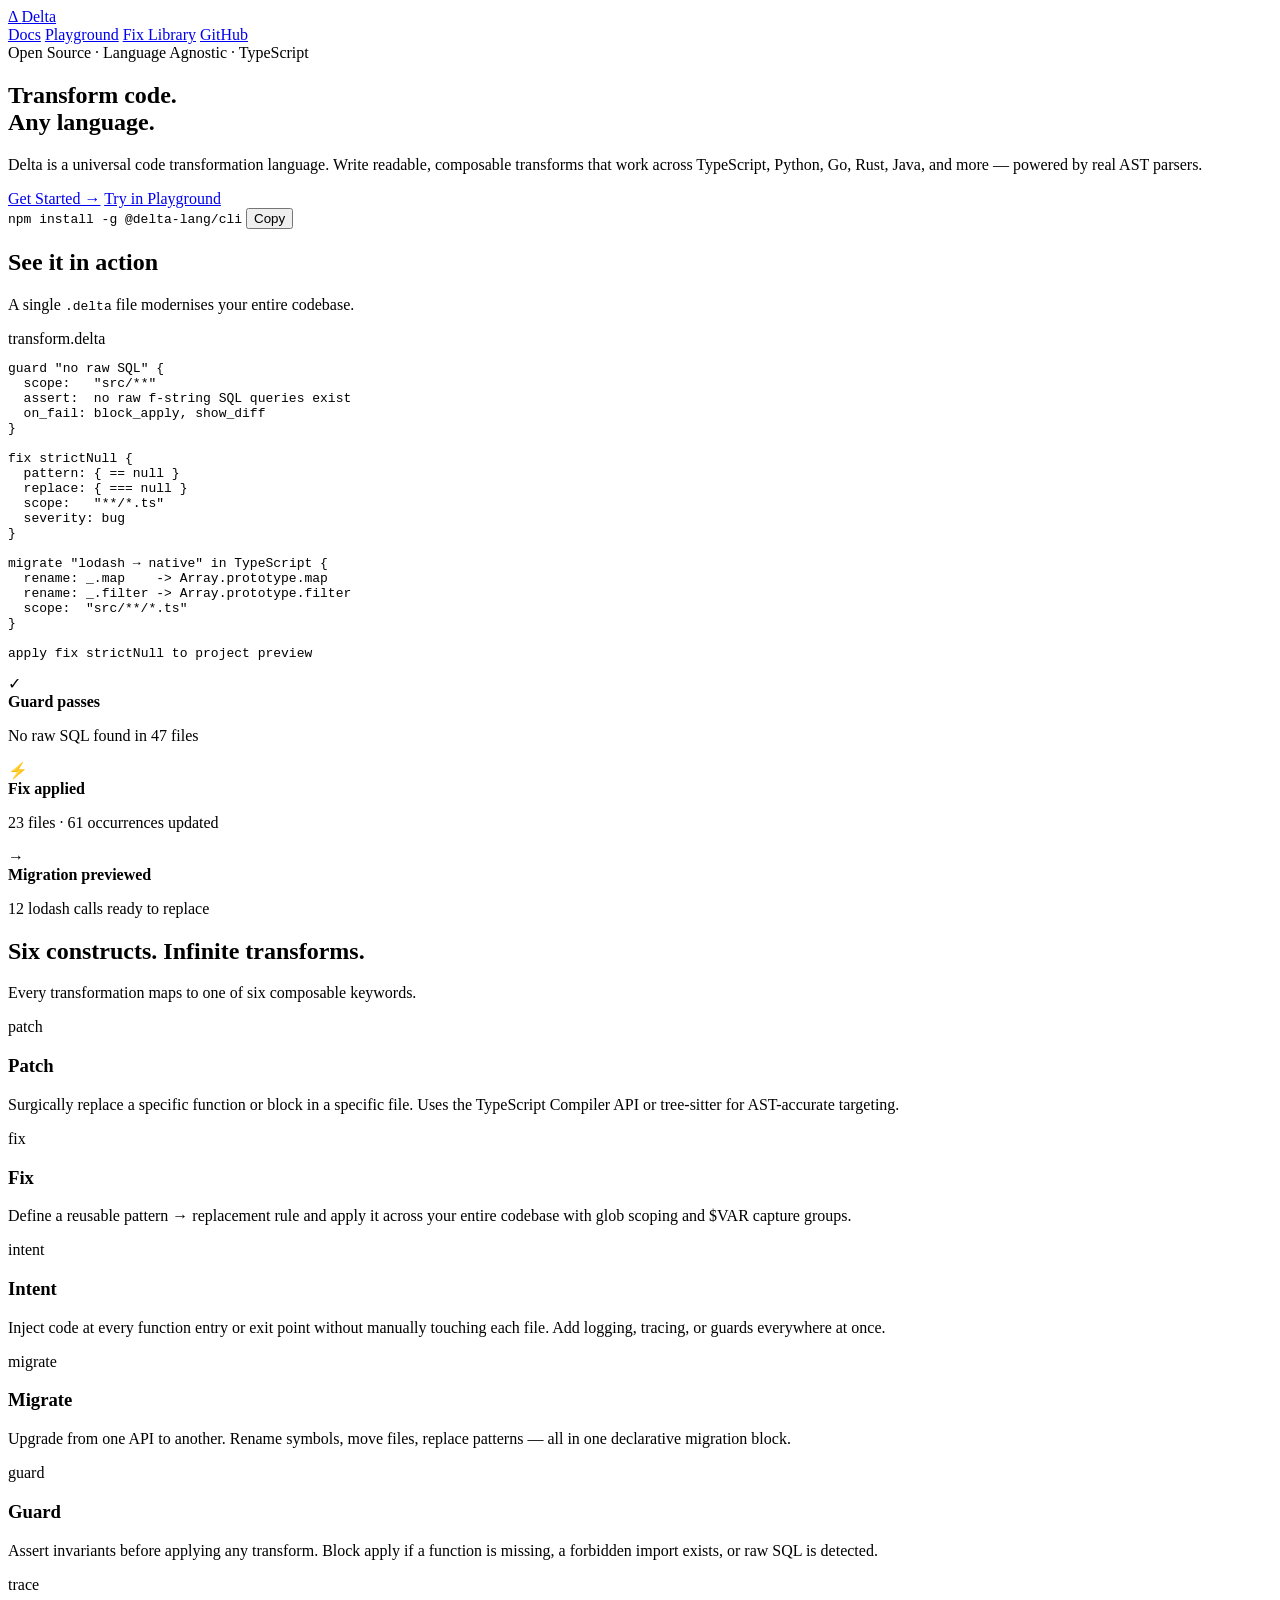
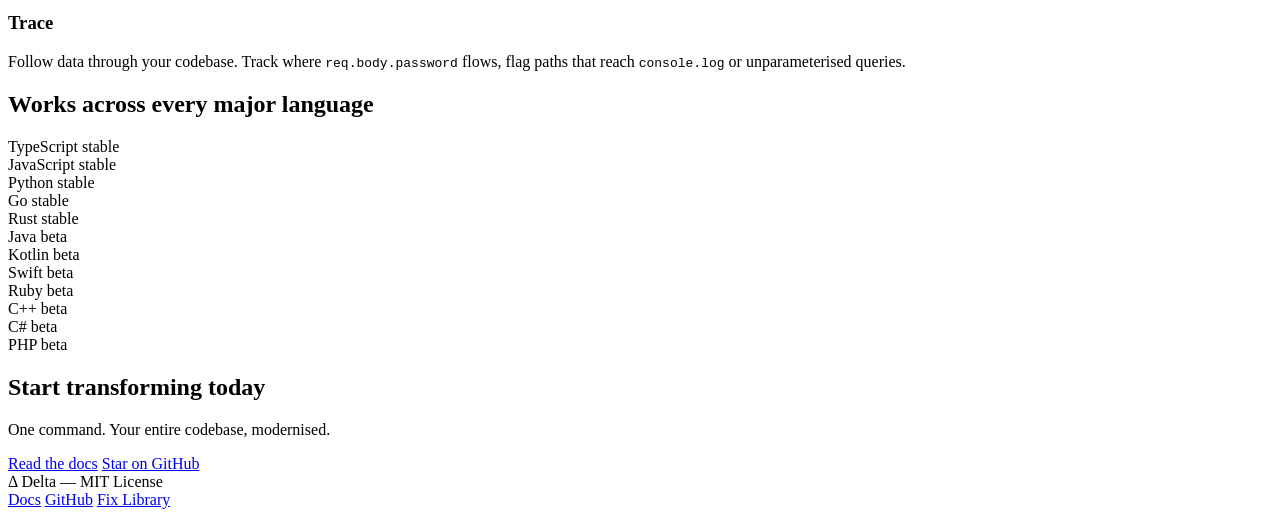
==== index.html @ 016d22dd "feat: add marketing homepage" ====
<!DOCTYPE html>
<html lang="en">
<head>
  <meta charset="UTF-8" />
  <meta name="viewport" content="width=device-width, initial-scale=1.0" />
  <title>Delta (Δ) — Universal Code Transformation Language</title>
  <meta name="description" content="Delta is a language-agnostic code transformation language. Patch, fix, migrate, and guard your codebase with readable, composable transforms." />
  <meta property="og:title" content="Delta — Universal Code Transformation Language" />
  <meta property="og:description" content="Patch, fix, migrate, and guard your codebase with readable, composable transforms." />
  <meta property="og:url" content="https://delta-lang.dev" />
  <link rel="preconnect" href="https://fonts.googleapis.com" />
  <link href="https://fonts.googleapis.com/css2?family=Inter:wght@400;500;600;700&family=JetBrains+Mono:wght@400;500&display=swap" rel="stylesheet" />
  <link rel="stylesheet" href="/css/main.css" />
</head>
<body>

<!-- ── Navigation ─────────────────────────────────────────────────────── -->
<nav class="nav">
  <div class="nav-inner">
    <a href="/" class="nav-logo">Δ <span>Delta</span></a>
    <div class="nav-links">
      <a href="/docs">Docs</a>
      <a href="/playground">Playground</a>
      <a href="https://github.com/Delta-Lang-Dev/fix-library">Fix Library</a>
      <a href="https://github.com/Delta-Lang-Dev/Delta" class="nav-cta">GitHub</a>
    </div>
  </div>
</nav>

<!-- ── Hero ───────────────────────────────────────────────────────────── -->
<section class="hero">
  <div class="hero-inner">
    <div class="hero-badge">Open Source · Language Agnostic · TypeScript</div>
    <h1 class="hero-title">Transform code.<br />Any language.</h1>
    <p class="hero-subtitle">
      Delta is a universal code transformation language. Write readable, composable transforms
      that work across TypeScript, Python, Go, Rust, Java, and more — powered by real AST parsers.
    </p>
    <div class="hero-actions">
      <a href="/docs/getting-started" class="btn btn-primary">Get Started →</a>
      <a href="/playground" class="btn btn-secondary">Try in Playground</a>
    </div>
    <div class="hero-install">
      <code>npm install -g @delta-lang/cli</code>
      <button class="copy-btn" onclick="navigator.clipboard.writeText('npm install -g @delta-lang/cli')">Copy</button>
    </div>
  </div>
</section>

<!-- ── Live Example ────────────────────────────────────────────────────── -->
<section class="example">
  <div class="container">
    <div class="example-header">
      <h2>See it in action</h2>
      <p>A single <code>.delta</code> file modernises your entire codebase.</p>
    </div>
    <div class="example-grid">
      <div class="code-panel">
        <div class="code-panel-header">
          <span class="dot red"></span><span class="dot yellow"></span><span class="dot green"></span>
          <span class="code-panel-title">transform.delta</span>
        </div>
        <pre class="code"><code><span class="kw">guard</span> <span class="str">"no raw SQL"</span> {
  scope:   <span class="str">"src/**"</span>
  <span class="kw">assert</span>:  <span class="kw">no</span> raw f-string SQL queries exist
  on_fail: block_apply, show_diff
}

<span class="kw">fix</span> strictNull {
  pattern: { == null }
  replace: { === null }
  scope:   <span class="str">"**/*.ts"</span>
  severity: bug
}

<span class="kw">migrate</span> <span class="str">"lodash → native"</span> <span class="kw">in</span> TypeScript {
  <span class="kw">rename</span>: _.map    -> Array.prototype.map
  <span class="kw">rename</span>: _.filter -> Array.prototype.filter
  scope:  <span class="str">"src/**/*.ts"</span>
}

<span class="kw">apply</span> fix strictNull <span class="kw">to</span> project preview</code></pre>
      </div>
      <div class="example-output">
        <div class="output-step">
          <div class="step-icon">✓</div>
          <div>
            <strong>Guard passes</strong>
            <p>No raw SQL found in 47 files</p>
          </div>
        </div>
        <div class="output-step">
          <div class="step-icon">⚡</div>
          <div>
            <strong>Fix applied</strong>
            <p>23 files · 61 occurrences updated</p>
          </div>
        </div>
        <div class="output-step">
          <div class="step-icon">→</div>
          <div>
            <strong>Migration previewed</strong>
            <p>12 lodash calls ready to replace</p>
          </div>
        </div>
      </div>
    </div>
  </div>
</section>

<!-- ── Six Constructs ──────────────────────────────────────────────────── -->
<section class="constructs">
  <div class="container">
    <h2>Six constructs. Infinite transforms.</h2>
    <p class="section-subtitle">Every transformation maps to one of six composable keywords.</p>
    <div class="constructs-grid">
      <div class="construct-card">
        <div class="construct-kw">patch</div>
        <h3>Patch</h3>
        <p>Surgically replace a specific function or block in a specific file. Uses the TypeScript Compiler API or tree-sitter for AST-accurate targeting.</p>
      </div>
      <div class="construct-card">
        <div class="construct-kw">fix</div>
        <h3>Fix</h3>
        <p>Define a reusable pattern → replacement rule and apply it across your entire codebase with glob scoping and $VAR capture groups.</p>
      </div>
      <div class="construct-card">
        <div class="construct-kw">intent</div>
        <h3>Intent</h3>
        <p>Inject code at every function entry or exit point without manually touching each file. Add logging, tracing, or guards everywhere at once.</p>
      </div>
      <div class="construct-card">
        <div class="construct-kw">migrate</div>
        <h3>Migrate</h3>
        <p>Upgrade from one API to another. Rename symbols, move files, replace patterns — all in one declarative migration block.</p>
      </div>
      <div class="construct-card">
        <div class="construct-kw">guard</div>
        <h3>Guard</h3>
        <p>Assert invariants before applying any transform. Block apply if a function is missing, a forbidden import exists, or raw SQL is detected.</p>
      </div>
      <div class="construct-card">
        <div class="construct-kw">trace</div>
        <h3>Trace</h3>
        <p>Follow data through your codebase. Track where <code>req.body.password</code> flows, flag paths that reach <code>console.log</code> or unparameterised queries.</p>
      </div>
    </div>
  </div>
</section>

<!-- ── Language Support ────────────────────────────────────────────────── -->
<section class="languages">
  <div class="container">
    <h2>Works across every major language</h2>
    <div class="lang-grid">
      <div class="lang-chip lang-stable">TypeScript <span>stable</span></div>
      <div class="lang-chip lang-stable">JavaScript <span>stable</span></div>
      <div class="lang-chip lang-stable">Python <span>stable</span></div>
      <div class="lang-chip lang-stable">Go <span>stable</span></div>
      <div class="lang-chip lang-stable">Rust <span>stable</span></div>
      <div class="lang-chip lang-beta">Java <span>beta</span></div>
      <div class="lang-chip lang-beta">Kotlin <span>beta</span></div>
      <div class="lang-chip lang-beta">Swift <span>beta</span></div>
      <div class="lang-chip lang-beta">Ruby <span>beta</span></div>
      <div class="lang-chip lang-beta">C++ <span>beta</span></div>
      <div class="lang-chip lang-beta">C# <span>beta</span></div>
      <div class="lang-chip lang-beta">PHP <span>beta</span></div>
    </div>
  </div>
</section>

<!-- ── CTA ────────────────────────────────────────────────────────────── -->
<section class="cta">
  <div class="container">
    <h2>Start transforming today</h2>
    <p>One command. Your entire codebase, modernised.</p>
    <div class="cta-actions">
      <a href="/docs/getting-started" class="btn btn-primary btn-lg">Read the docs</a>
      <a href="https://github.com/Delta-Lang-Dev/Delta" class="btn btn-outline btn-lg">Star on GitHub</a>
    </div>
  </div>
</section>

<!-- ── Footer ─────────────────────────────────────────────────────────── -->
<footer class="footer">
  <div class="container">
    <div class="footer-inner">
      <span>Δ Delta — MIT License</span>
      <div class="footer-links">
        <a href="/docs">Docs</a>
        <a href="https://github.com/Delta-Lang-Dev">GitHub</a>
        <a href="https://github.com/Delta-Lang-Dev/fix-library">Fix Library</a>
      </div>
    </div>
  </div>
</footer>

</body>
</html>
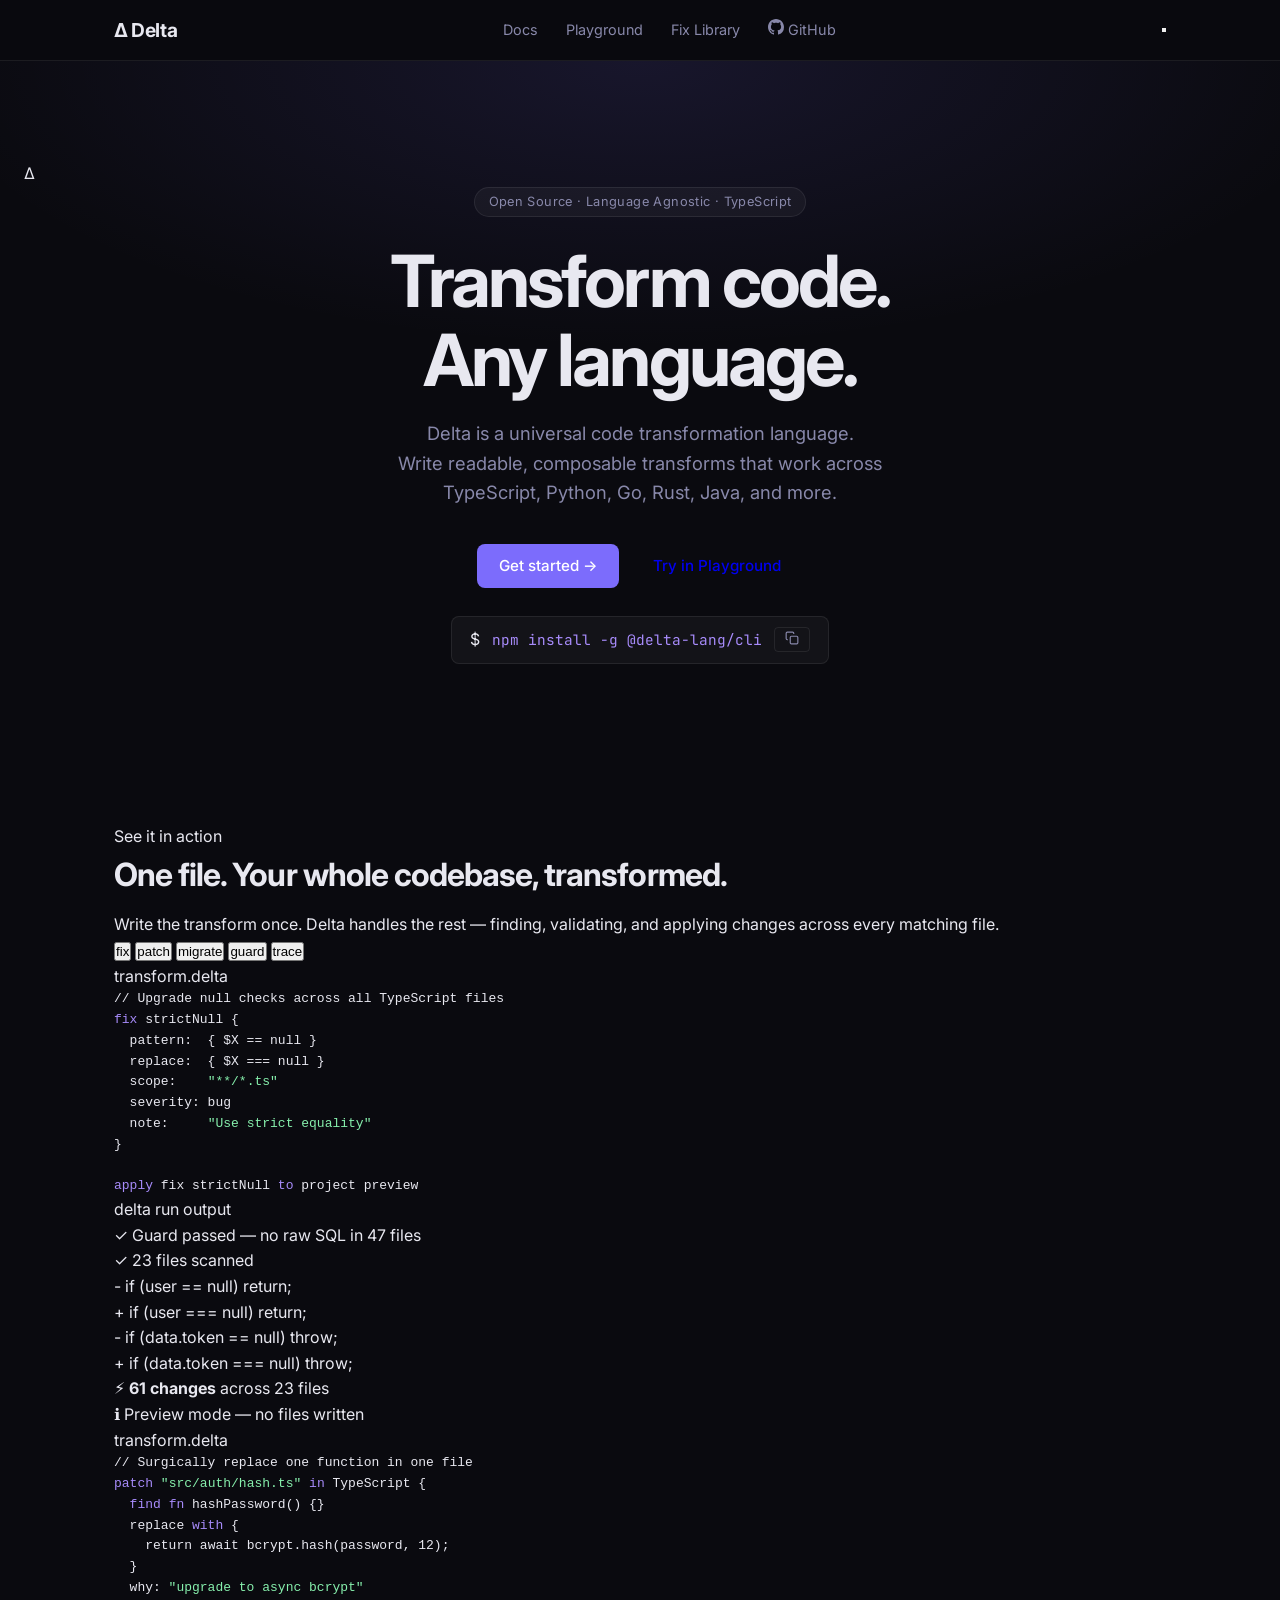
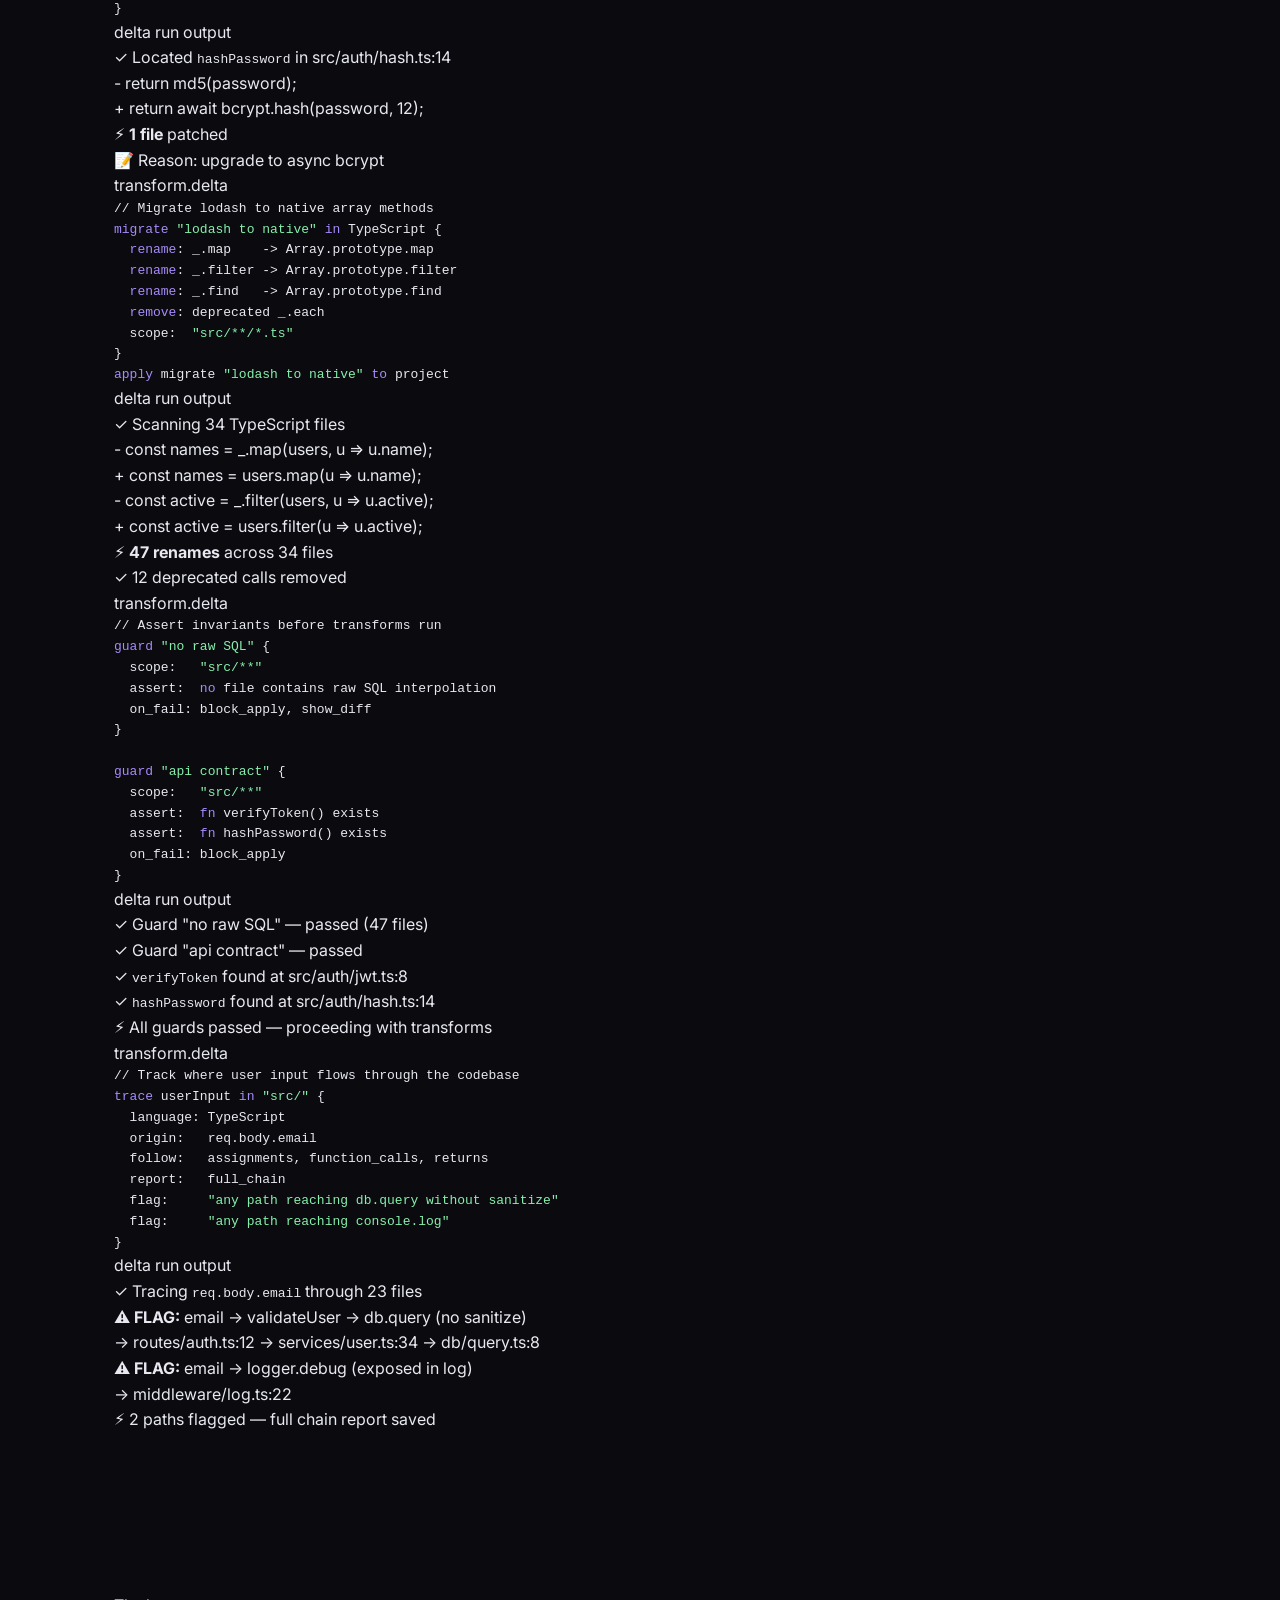
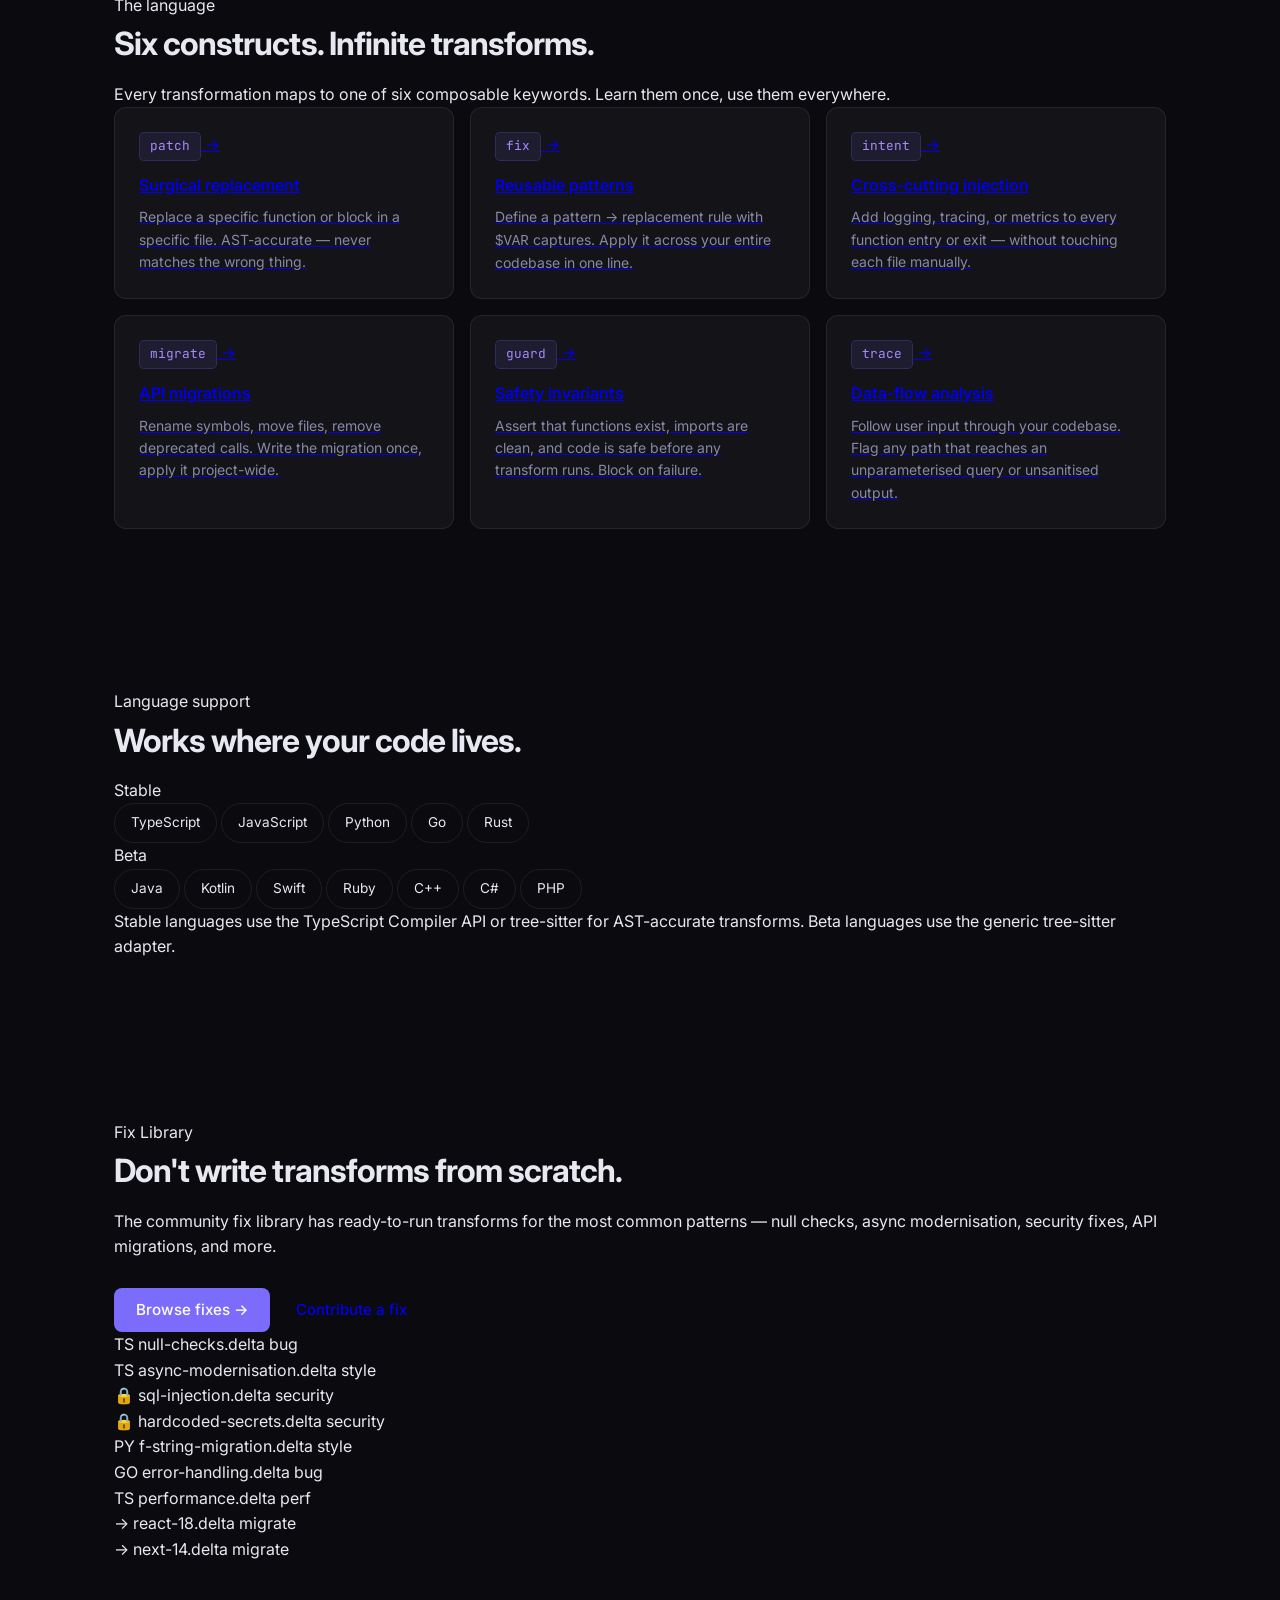
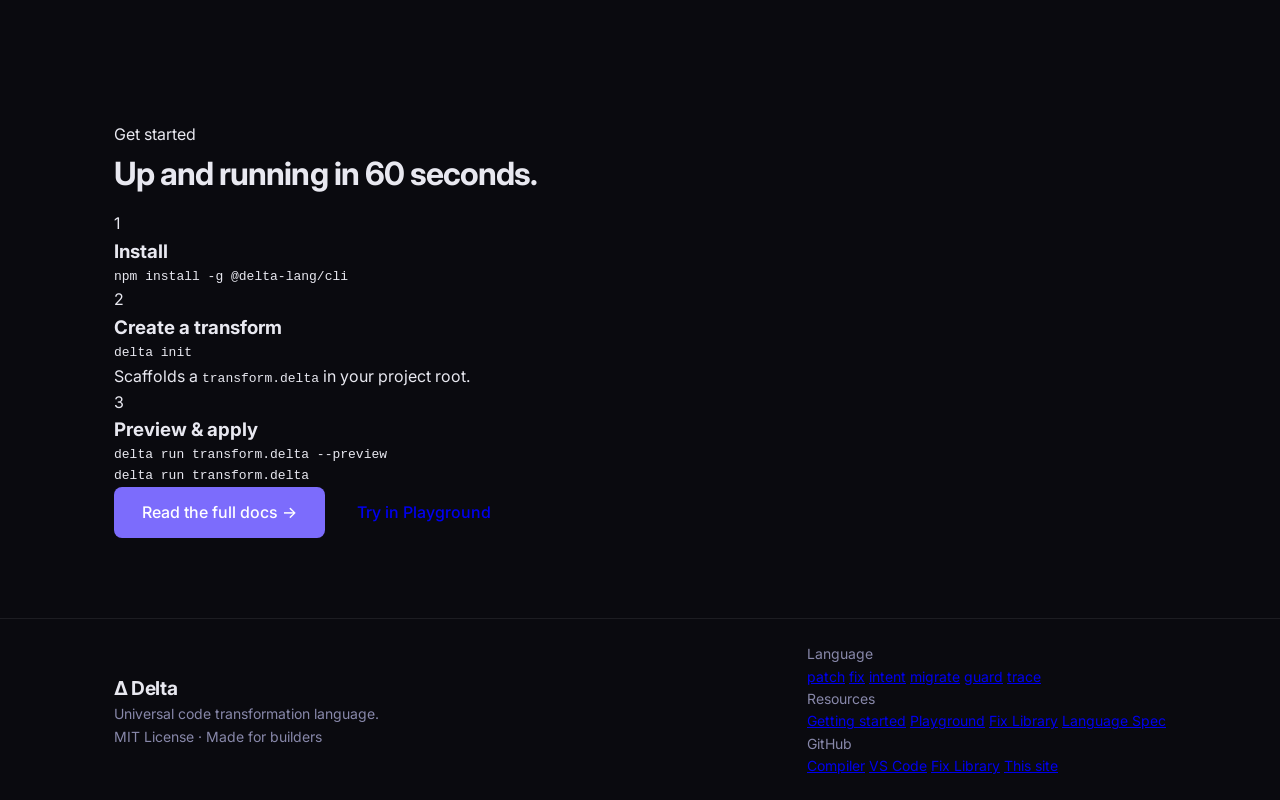
==== commit 8bad4453: "feat: complete homepage — hero, demo tabs, constructs, fix library, steps" ====
--- a/index.html
+++ b/index.html
@@ -1,199 +1,464 @@
 <!DOCTYPE html>
 <html lang="en">
 <head>
-  <meta charset="UTF-8" />
-  <meta name="viewport" content="width=device-width, initial-scale=1.0" />
+  <meta charset="UTF-8"/>
+  <meta name="viewport" content="width=device-width,initial-scale=1"/>
   <title>Delta (Δ) — Universal Code Transformation Language</title>
-  <meta name="description" content="Delta is a language-agnostic code transformation language. Patch, fix, migrate, and guard your codebase with readable, composable transforms." />
-  <meta property="og:title" content="Delta — Universal Code Transformation Language" />
-  <meta property="og:description" content="Patch, fix, migrate, and guard your codebase with readable, composable transforms." />
-  <meta property="og:url" content="https://delta-lang.dev" />
-  <link rel="preconnect" href="https://fonts.googleapis.com" />
-  <link href="https://fonts.googleapis.com/css2?family=Inter:wght@400;500;600;700&family=JetBrains+Mono:wght@400;500&display=swap" rel="stylesheet" />
-  <link rel="stylesheet" href="/css/main.css" />
+  <meta name="description" content="Delta is a language-agnostic code transformation language. Patch, fix, migrate, and guard your codebase with readable, composable transforms."/>
+  <meta property="og:title" content="Delta (Δ) — Universal Code Transformation Language"/>
+  <meta property="og:description" content="Six constructs. Any language. Surgical code transformation at scale."/>
+  <meta property="og:url" content="https://delta-lang.dev"/>
+  <meta property="og:type" content="website"/>
+  <link rel="preconnect" href="https://fonts.googleapis.com"/>
+  <link rel="preconnect" href="https://fonts.gstatic.com" crossorigin/>
+  <link href="https://fonts.googleapis.com/css2?family=Space+Grotesk:wght@400;500;600;700&family=JetBrains+Mono:wght@400;500;600&family=Inter:wght@400;500&display=swap" rel="stylesheet"/>
+  <link rel="stylesheet" href="css/main.css"/>
 </head>
 <body>
 
-<!-- ── Navigation ─────────────────────────────────────────────────────── -->
-<nav class="nav">
+<!-- ── Nav ──────────────────────────────────────────────────────────────── -->
+<nav class="nav" id="nav">
   <div class="nav-inner">
-    <a href="/" class="nav-logo">Δ <span>Delta</span></a>
+    <a href="/" class="nav-logo">
+      <span class="logo-delta">Δ</span>
+      <span class="logo-word">Delta</span>
+    </a>
     <div class="nav-links">
-      <a href="/docs">Docs</a>
-      <a href="/playground">Playground</a>
-      <a href="https://github.com/Delta-Lang-Dev/fix-library">Fix Library</a>
-      <a href="https://github.com/Delta-Lang-Dev/Delta" class="nav-cta">GitHub</a>
-    </div>
+      <a href="docs/getting-started.html">Docs</a>
+      <a href="playground/index.html">Playground</a>
+      <a href="https://github.com/Delta-Lang-Dev/fix-library" target="_blank">Fix Library</a>
+      <a href="https://github.com/Delta-Lang-Dev/Delta" target="_blank" class="nav-gh">
+        <svg width="16" height="16" viewBox="0 0 24 24" fill="currentColor"><path d="M12 0C5.37 0 0 5.37 0 12c0 5.31 3.435 9.795 8.205 11.385.6.105.825-.255.825-.57 0-.285-.015-1.23-.015-2.235-3.015.555-3.795-.735-4.035-1.41-.135-.345-.72-1.41-1.23-1.695-.42-.225-1.02-.78-.015-.795.945-.015 1.62.87 1.845 1.23 1.08 1.815 2.805 1.305 3.495.99.105-.78.42-1.305.765-1.605-2.67-.3-5.46-1.335-5.46-5.925 0-1.305.465-2.385 1.23-3.225-.12-.3-.54-1.53.12-3.18 0 0 1.005-.315 3.3 1.23.96-.27 1.98-.405 3-.405s2.04.135 3 .405c2.295-1.56 3.3-1.23 3.3-1.23.66 1.65.24 2.88.12 3.18.765.84 1.23 1.905 1.23 3.225 0 4.605-2.805 5.625-5.475 5.925.435.375.81 1.095.81 2.22 0 1.605-.015 2.895-.015 3.3 0 .315.225.69.825.57A12.02 12.02 0 0 0 24 12c0-6.63-5.37-12-12-12z"/></svg>
+        GitHub
+      </a>
+    </div>
+    <button class="nav-mobile-toggle" id="mobileToggle" aria-label="Toggle menu">
+      <span></span><span></span><span></span>
+    </button>
   </div>
 </nav>
 
-<!-- ── Hero ───────────────────────────────────────────────────────────── -->
+<!-- ── Hero ─────────────────────────────────────────────────────────────── -->
 <section class="hero">
-  <div class="hero-inner">
-    <div class="hero-badge">Open Source · Language Agnostic · TypeScript</div>
-    <h1 class="hero-title">Transform code.<br />Any language.</h1>
+  <div class="hero-bg-delta">Δ</div>
+  <div class="hero-grid-overlay"></div>
+  <div class="container hero-inner">
+    <div class="hero-badge">
+      <span class="badge-dot"></span>
+      Open Source &middot; Language Agnostic &middot; TypeScript
+    </div>
+    <h1 class="hero-title">
+      Transform code.<br/>
+      <span class="hero-title-accent">Any language.</span>
+    </h1>
     <p class="hero-subtitle">
-      Delta is a universal code transformation language. Write readable, composable transforms
-      that work across TypeScript, Python, Go, Rust, Java, and more — powered by real AST parsers.
+      Delta is a universal code transformation language.<br class="br-desktop"/>
+      Write readable, composable transforms that work across<br class="br-desktop"/>
+      TypeScript, Python, Go, Rust, Java, and more.
     </p>
     <div class="hero-actions">
-      <a href="/docs/getting-started" class="btn btn-primary">Get Started →</a>
-      <a href="/playground" class="btn btn-secondary">Try in Playground</a>
+      <a href="docs/getting-started.html" class="btn btn-primary">Get started →</a>
+      <a href="playground/index.html" class="btn btn-ghost">Try in Playground</a>
     </div>
     <div class="hero-install">
-      <code>npm install -g @delta-lang/cli</code>
-      <button class="copy-btn" onclick="navigator.clipboard.writeText('npm install -g @delta-lang/cli')">Copy</button>
-    </div>
-  </div>
-</section>
-
-<!-- ── Live Example ────────────────────────────────────────────────────── -->
-<section class="example">
+      <span class="install-prompt">$</span>
+      <code id="installCmd">npm install -g @delta-lang/cli</code>
+      <button class="copy-btn" id="copyInstall" title="Copy to clipboard">
+        <svg width="14" height="14" viewBox="0 0 24 24" fill="none" stroke="currentColor" stroke-width="2"><rect x="9" y="9" width="13" height="13" rx="2"/><path d="M5 15H4a2 2 0 0 1-2-2V4a2 2 0 0 1 2-2h9a2 2 0 0 1 2 2v1"/></svg>
+      </button>
+    </div>
+  </div>
+</section>
+
+<!-- ── Live Transform Demo ───────────────────────────────────────────────── -->
+<section class="demo-section">
   <div class="container">
-    <div class="example-header">
-      <h2>See it in action</h2>
-      <p>A single <code>.delta</code> file modernises your entire codebase.</p>
-    </div>
-    <div class="example-grid">
-      <div class="code-panel">
-        <div class="code-panel-header">
-          <span class="dot red"></span><span class="dot yellow"></span><span class="dot green"></span>
-          <span class="code-panel-title">transform.delta</span>
-        </div>
-        <pre class="code"><code><span class="kw">guard</span> <span class="str">"no raw SQL"</span> {
+    <div class="section-label">See it in action</div>
+    <h2 class="section-title">One file. Your whole codebase, transformed.</h2>
+    <p class="section-sub">Write the transform once. Delta handles the rest — finding, validating, and applying changes across every matching file.</p>
+
+    <div class="demo-tabs">
+      <button class="demo-tab active" data-tab="fix">fix</button>
+      <button class="demo-tab" data-tab="patch">patch</button>
+      <button class="demo-tab" data-tab="migrate">migrate</button>
+      <button class="demo-tab" data-tab="guard">guard</button>
+      <button class="demo-tab" data-tab="trace">trace</button>
+    </div>
+
+    <div class="demo-panels">
+      <!-- fix -->
+      <div class="demo-panel active" data-panel="fix">
+        <div class="demo-split">
+          <div class="demo-code-wrap">
+            <div class="demo-file-header">
+              <div class="demo-dots"><span></span><span></span><span></span></div>
+              <span class="demo-filename">transform.delta</span>
+            </div>
+            <pre class="demo-code"><code><span class="c">// Upgrade null checks across all TypeScript files</span>
+<span class="kw">fix</span> strictNull {
+  pattern:  { <span class="bad">$X == null</span> }
+  replace:  { <span class="good">$X === null</span> }
+  scope:    <span class="str">"**/*.ts"</span>
+  severity: bug
+  note:     <span class="str">"Use strict equality"</span>
+}
+
+<span class="kw">apply</span> fix strictNull <span class="kw">to</span> project preview</code></pre>
+          </div>
+          <div class="demo-output-wrap">
+            <div class="demo-file-header">
+              <div class="demo-dots"><span></span><span></span><span></span></div>
+              <span class="demo-filename">delta run output</span>
+            </div>
+            <div class="demo-output">
+              <div class="output-line"><span class="out-icon ok">✓</span> <span class="out-text">Guard passed — no raw SQL in 47 files</span></div>
+              <div class="output-line"><span class="out-icon ok">✓</span> <span class="out-text">23 files scanned</span></div>
+              <div class="output-line diff-line"><span class="diff-minus">- if (user == null) return;</span></div>
+              <div class="output-line diff-line"><span class="diff-plus">+ if (user === null) return;</span></div>
+              <div class="output-line diff-line"><span class="diff-minus">- if (data.token == null) throw;</span></div>
+              <div class="output-line diff-line"><span class="diff-plus">+ if (data.token === null) throw;</span></div>
+              <div class="output-line"><span class="out-icon ok">⚡</span> <span class="out-text"><strong>61 changes</strong> across 23 files</span></div>
+              <div class="output-line"><span class="out-icon info">ℹ</span> <span class="out-text">Preview mode — no files written</span></div>
+            </div>
+          </div>
+        </div>
+      </div>
+
+      <!-- patch -->
+      <div class="demo-panel" data-panel="patch">
+        <div class="demo-split">
+          <div class="demo-code-wrap">
+            <div class="demo-file-header">
+              <div class="demo-dots"><span></span><span></span><span></span></div>
+              <span class="demo-filename">transform.delta</span>
+            </div>
+            <pre class="demo-code"><code><span class="c">// Surgically replace one function in one file</span>
+<span class="kw">patch</span> <span class="str">"src/auth/hash.ts"</span> <span class="kw">in</span> TypeScript {
+  <span class="kw">find</span> <span class="kw">fn</span> hashPassword() {}
+  replace <span class="kw">with</span> {
+    <span class="good">return await bcrypt.hash(password, 12);</span>
+  }
+  why: <span class="str">"upgrade to async bcrypt"</span>
+}</code></pre>
+          </div>
+          <div class="demo-output-wrap">
+            <div class="demo-file-header">
+              <div class="demo-dots"><span></span><span></span><span></span></div>
+              <span class="demo-filename">delta run output</span>
+            </div>
+            <div class="demo-output">
+              <div class="output-line"><span class="out-icon ok">✓</span> <span class="out-text">Located <code>hashPassword</code> in src/auth/hash.ts:14</span></div>
+              <div class="output-line diff-line"><span class="diff-minus">- return md5(password);</span></div>
+              <div class="output-line diff-line"><span class="diff-plus">+ return await bcrypt.hash(password, 12);</span></div>
+              <div class="output-line"><span class="out-icon ok">⚡</span> <span class="out-text"><strong>1 file</strong> patched</span></div>
+              <div class="output-line"><span class="out-icon info">📝</span> <span class="out-text">Reason: upgrade to async bcrypt</span></div>
+            </div>
+          </div>
+        </div>
+      </div>
+
+      <!-- migrate -->
+      <div class="demo-panel" data-panel="migrate">
+        <div class="demo-split">
+          <div class="demo-code-wrap">
+            <div class="demo-file-header">
+              <div class="demo-dots"><span></span><span></span><span></span></div>
+              <span class="demo-filename">transform.delta</span>
+            </div>
+            <pre class="demo-code"><code><span class="c">// Migrate lodash to native array methods</span>
+<span class="kw">migrate</span> <span class="str">"lodash to native"</span> <span class="kw">in</span> TypeScript {
+  <span class="kw">rename</span>: <span class="bad">_.map</span>    -> <span class="good">Array.prototype.map</span>
+  <span class="kw">rename</span>: <span class="bad">_.filter</span> -> <span class="good">Array.prototype.filter</span>
+  <span class="kw">rename</span>: <span class="bad">_.find</span>   -> <span class="good">Array.prototype.find</span>
+  <span class="kw">remove</span>: deprecated <span class="bad">_.each</span>
+  scope:  <span class="str">"src/**/*.ts"</span>
+}
+<span class="kw">apply</span> migrate <span class="str">"lodash to native"</span> <span class="kw">to</span> project</code></pre>
+          </div>
+          <div class="demo-output-wrap">
+            <div class="demo-file-header">
+              <div class="demo-dots"><span></span><span></span><span></span></div>
+              <span class="demo-filename">delta run output</span>
+            </div>
+            <div class="demo-output">
+              <div class="output-line"><span class="out-icon ok">✓</span> <span class="out-text">Scanning 34 TypeScript files</span></div>
+              <div class="output-line diff-line"><span class="diff-minus">- const names = _.map(users, u => u.name);</span></div>
+              <div class="output-line diff-line"><span class="diff-plus">+ const names = users.map(u => u.name);</span></div>
+              <div class="output-line diff-line"><span class="diff-minus">- const active = _.filter(users, u => u.active);</span></div>
+              <div class="output-line diff-line"><span class="diff-plus">+ const active = users.filter(u => u.active);</span></div>
+              <div class="output-line"><span class="out-icon ok">⚡</span> <span class="out-text"><strong>47 renames</strong> across 34 files</span></div>
+              <div class="output-line"><span class="out-icon ok">✓</span> <span class="out-text">12 deprecated calls removed</span></div>
+            </div>
+          </div>
+        </div>
+      </div>
+
+      <!-- guard -->
+      <div class="demo-panel" data-panel="guard">
+        <div class="demo-split">
+          <div class="demo-code-wrap">
+            <div class="demo-file-header">
+              <div class="demo-dots"><span></span><span></span><span></span></div>
+              <span class="demo-filename">transform.delta</span>
+            </div>
+            <pre class="demo-code"><code><span class="c">// Assert invariants before transforms run</span>
+<span class="kw">guard</span> <span class="str">"no raw SQL"</span> {
   scope:   <span class="str">"src/**"</span>
-  <span class="kw">assert</span>:  <span class="kw">no</span> raw f-string SQL queries exist
+  assert:  <span class="kw">no</span> file contains raw SQL interpolation
   on_fail: block_apply, show_diff
 }
 
-<span class="kw">fix</span> strictNull {
-  pattern: { == null }
-  replace: { === null }
-  scope:   <span class="str">"**/*.ts"</span>
-  severity: bug
-}
-
-<span class="kw">migrate</span> <span class="str">"lodash → native"</span> <span class="kw">in</span> TypeScript {
-  <span class="kw">rename</span>: _.map    -> Array.prototype.map
-  <span class="kw">rename</span>: _.filter -> Array.prototype.filter
-  scope:  <span class="str">"src/**/*.ts"</span>
-}
-
-<span class="kw">apply</span> fix strictNull <span class="kw">to</span> project preview</code></pre>
-      </div>
-      <div class="example-output">
-        <div class="output-step">
-          <div class="step-icon">✓</div>
-          <div>
-            <strong>Guard passes</strong>
-            <p>No raw SQL found in 47 files</p>
-          </div>
-        </div>
-        <div class="output-step">
-          <div class="step-icon">⚡</div>
-          <div>
-            <strong>Fix applied</strong>
-            <p>23 files · 61 occurrences updated</p>
-          </div>
-        </div>
-        <div class="output-step">
-          <div class="step-icon">→</div>
-          <div>
-            <strong>Migration previewed</strong>
-            <p>12 lodash calls ready to replace</p>
-          </div>
-        </div>
-      </div>
-    </div>
-  </div>
-</section>
-
-<!-- ── Six Constructs ──────────────────────────────────────────────────── -->
-<section class="constructs">
+<span class="kw">guard</span> <span class="str">"api contract"</span> {
+  scope:   <span class="str">"src/**"</span>
+  assert:  <span class="kw">fn</span> verifyToken() exists
+  assert:  <span class="kw">fn</span> hashPassword() exists
+  on_fail: block_apply
+}</code></pre>
+          </div>
+          <div class="demo-output-wrap">
+            <div class="demo-file-header">
+              <div class="demo-dots"><span></span><span></span><span></span></div>
+              <span class="demo-filename">delta run output</span>
+            </div>
+            <div class="demo-output">
+              <div class="output-line"><span class="out-icon ok">✓</span> <span class="out-text">Guard "no raw SQL" — passed (47 files)</span></div>
+              <div class="output-line"><span class="out-icon ok">✓</span> <span class="out-text">Guard "api contract" — passed</span></div>
+              <div class="output-line"><span class="out-icon ok">✓</span> <span class="out-text"><code>verifyToken</code> found at src/auth/jwt.ts:8</span></div>
+              <div class="output-line"><span class="out-icon ok">✓</span> <span class="out-text"><code>hashPassword</code> found at src/auth/hash.ts:14</span></div>
+              <div class="output-line"><span class="out-icon ok">⚡</span> <span class="out-text">All guards passed — proceeding with transforms</span></div>
+            </div>
+          </div>
+        </div>
+      </div>
+
+      <!-- trace -->
+      <div class="demo-panel" data-panel="trace">
+        <div class="demo-split">
+          <div class="demo-code-wrap">
+            <div class="demo-file-header">
+              <div class="demo-dots"><span></span><span></span><span></span></div>
+              <span class="demo-filename">transform.delta</span>
+            </div>
+            <pre class="demo-code"><code><span class="c">// Track where user input flows through the codebase</span>
+<span class="kw">trace</span> userInput <span class="kw">in</span> <span class="str">"src/"</span> {
+  language: TypeScript
+  origin:   <span class="bad">req.body.email</span>
+  follow:   assignments, function_calls, returns
+  report:   full_chain
+  flag:     <span class="str">"any path reaching db.query without sanitize"</span>
+  flag:     <span class="str">"any path reaching console.log"</span>
+}</code></pre>
+          </div>
+          <div class="demo-output-wrap">
+            <div class="demo-file-header">
+              <div class="demo-dots"><span></span><span></span><span></span></div>
+              <span class="demo-filename">delta run output</span>
+            </div>
+            <div class="demo-output">
+              <div class="output-line"><span class="out-icon ok">✓</span> <span class="out-text">Tracing <code>req.body.email</code> through 23 files</span></div>
+              <div class="output-line"><span class="out-icon warn">⚠</span> <span class="out-text"><strong>FLAG:</strong> email → validateUser → db.query (no sanitize)</span></div>
+              <div class="output-line trace-path">  <span class="trace-arrow">→</span> routes/auth.ts:12 <span class="trace-arrow">→</span> services/user.ts:34 <span class="trace-arrow">→</span> db/query.ts:8</div>
+              <div class="output-line"><span class="out-icon warn">⚠</span> <span class="out-text"><strong>FLAG:</strong> email → logger.debug (exposed in log)</span></div>
+              <div class="output-line trace-path">  <span class="trace-arrow">→</span> middleware/log.ts:22</div>
+              <div class="output-line"><span class="out-icon ok">⚡</span> <span class="out-text">2 paths flagged — full chain report saved</span></div>
+            </div>
+          </div>
+        </div>
+      </div>
+    </div>
+  </div>
+</section>
+
+<!-- ── Six Constructs ────────────────────────────────────────────────────── -->
+<section class="constructs-section">
   <div class="container">
-    <h2>Six constructs. Infinite transforms.</h2>
-    <p class="section-subtitle">Every transformation maps to one of six composable keywords.</p>
+    <div class="section-label">The language</div>
+    <h2 class="section-title">Six constructs. Infinite transforms.</h2>
+    <p class="section-sub">Every transformation maps to one of six composable keywords. Learn them once, use them everywhere.</p>
     <div class="constructs-grid">
-      <div class="construct-card">
-        <div class="construct-kw">patch</div>
-        <h3>Patch</h3>
-        <p>Surgically replace a specific function or block in a specific file. Uses the TypeScript Compiler API or tree-sitter for AST-accurate targeting.</p>
-      </div>
-      <div class="construct-card">
-        <div class="construct-kw">fix</div>
-        <h3>Fix</h3>
-        <p>Define a reusable pattern → replacement rule and apply it across your entire codebase with glob scoping and $VAR capture groups.</p>
-      </div>
-      <div class="construct-card">
-        <div class="construct-kw">intent</div>
-        <h3>Intent</h3>
-        <p>Inject code at every function entry or exit point without manually touching each file. Add logging, tracing, or guards everywhere at once.</p>
-      </div>
-      <div class="construct-card">
-        <div class="construct-kw">migrate</div>
-        <h3>Migrate</h3>
-        <p>Upgrade from one API to another. Rename symbols, move files, replace patterns — all in one declarative migration block.</p>
-      </div>
-      <div class="construct-card">
-        <div class="construct-kw">guard</div>
-        <h3>Guard</h3>
-        <p>Assert invariants before applying any transform. Block apply if a function is missing, a forbidden import exists, or raw SQL is detected.</p>
-      </div>
-      <div class="construct-card">
-        <div class="construct-kw">trace</div>
-        <h3>Trace</h3>
-        <p>Follow data through your codebase. Track where <code>req.body.password</code> flows, flag paths that reach <code>console.log</code> or unparameterised queries.</p>
-      </div>
-    </div>
-  </div>
-</section>
-
-<!-- ── Language Support ────────────────────────────────────────────────── -->
-<section class="languages">
+      <a href="docs/patch.html" class="construct-card">
+        <div class="construct-header">
+          <code class="construct-kw">patch</code>
+          <span class="construct-arrow">→</span>
+        </div>
+        <h3>Surgical replacement</h3>
+        <p>Replace a specific function or block in a specific file. AST-accurate — never matches the wrong thing.</p>
+      </a>
+      <a href="docs/fix.html" class="construct-card">
+        <div class="construct-header">
+          <code class="construct-kw">fix</code>
+          <span class="construct-arrow">→</span>
+        </div>
+        <h3>Reusable patterns</h3>
+        <p>Define a pattern → replacement rule with <code>$VAR</code> captures. Apply it across your entire codebase in one line.</p>
+      </a>
+      <a href="docs/intent.html" class="construct-card">
+        <div class="construct-header">
+          <code class="construct-kw">intent</code>
+          <span class="construct-arrow">→</span>
+        </div>
+        <h3>Cross-cutting injection</h3>
+        <p>Add logging, tracing, or metrics to every function entry or exit — without touching each file manually.</p>
+      </a>
+      <a href="docs/migrate.html" class="construct-card">
+        <div class="construct-header">
+          <code class="construct-kw">migrate</code>
+          <span class="construct-arrow">→</span>
+        </div>
+        <h3>API migrations</h3>
+        <p>Rename symbols, move files, remove deprecated calls. Write the migration once, apply it project-wide.</p>
+      </a>
+      <a href="docs/guard.html" class="construct-card">
+        <div class="construct-header">
+          <code class="construct-kw">guard</code>
+          <span class="construct-arrow">→</span>
+        </div>
+        <h3>Safety invariants</h3>
+        <p>Assert that functions exist, imports are clean, and code is safe before any transform runs. Block on failure.</p>
+      </a>
+      <a href="docs/trace.html" class="construct-card">
+        <div class="construct-header">
+          <code class="construct-kw">trace</code>
+          <span class="construct-arrow">→</span>
+        </div>
+        <h3>Data-flow analysis</h3>
+        <p>Follow user input through your codebase. Flag any path that reaches an unparameterised query or unsanitised output.</p>
+      </a>
+    </div>
+  </div>
+</section>
+
+<!-- ── Language Support ──────────────────────────────────────────────────── -->
+<section class="langs-section">
   <div class="container">
-    <h2>Works across every major language</h2>
-    <div class="lang-grid">
-      <div class="lang-chip lang-stable">TypeScript <span>stable</span></div>
-      <div class="lang-chip lang-stable">JavaScript <span>stable</span></div>
-      <div class="lang-chip lang-stable">Python <span>stable</span></div>
-      <div class="lang-chip lang-stable">Go <span>stable</span></div>
-      <div class="lang-chip lang-stable">Rust <span>stable</span></div>
-      <div class="lang-chip lang-beta">Java <span>beta</span></div>
-      <div class="lang-chip lang-beta">Kotlin <span>beta</span></div>
-      <div class="lang-chip lang-beta">Swift <span>beta</span></div>
-      <div class="lang-chip lang-beta">Ruby <span>beta</span></div>
-      <div class="lang-chip lang-beta">C++ <span>beta</span></div>
-      <div class="lang-chip lang-beta">C# <span>beta</span></div>
-      <div class="lang-chip lang-beta">PHP <span>beta</span></div>
-    </div>
-  </div>
-</section>
-
-<!-- ── CTA ────────────────────────────────────────────────────────────── -->
-<section class="cta">
+    <div class="section-label">Language support</div>
+    <h2 class="section-title">Works where your code lives.</h2>
+    <div class="langs-grid">
+      <div class="lang-row">
+        <span class="lang-status stable">Stable</span>
+        <div class="lang-chips">
+          <span class="lang-chip">TypeScript</span>
+          <span class="lang-chip">JavaScript</span>
+          <span class="lang-chip">Python</span>
+          <span class="lang-chip">Go</span>
+          <span class="lang-chip">Rust</span>
+        </div>
+      </div>
+      <div class="lang-row">
+        <span class="lang-status beta">Beta</span>
+        <div class="lang-chips">
+          <span class="lang-chip dim">Java</span>
+          <span class="lang-chip dim">Kotlin</span>
+          <span class="lang-chip dim">Swift</span>
+          <span class="lang-chip dim">Ruby</span>
+          <span class="lang-chip dim">C++</span>
+          <span class="lang-chip dim">C#</span>
+          <span class="lang-chip dim">PHP</span>
+        </div>
+      </div>
+    </div>
+    <p class="langs-note">Stable languages use the TypeScript Compiler API or tree-sitter for AST-accurate transforms. Beta languages use the generic tree-sitter adapter.</p>
+  </div>
+</section>
+
+<!-- ── Fix Library CTA ───────────────────────────────────────────────────── -->
+<section class="fixlib-section">
+  <div class="container fixlib-inner">
+    <div class="fixlib-text">
+      <div class="section-label">Fix Library</div>
+      <h2 class="section-title" style="margin-bottom:12px">Don't write transforms from scratch.</h2>
+      <p class="section-sub" style="margin-bottom:28px">The community fix library has ready-to-run transforms for the most common patterns — null checks, async modernisation, security fixes, API migrations, and more.</p>
+      <div class="fixlib-actions">
+        <a href="https://github.com/Delta-Lang-Dev/fix-library" target="_blank" class="btn btn-primary">Browse fixes →</a>
+        <a href="https://github.com/Delta-Lang-Dev/fix-library/blob/main/CONTRIBUTING.md" target="_blank" class="btn btn-ghost">Contribute a fix</a>
+      </div>
+    </div>
+    <div class="fixlib-preview">
+      <div class="fixlib-file-list">
+        <div class="fix-file"><span class="fix-file-icon ts">TS</span> null-checks.delta <span class="fix-file-badge bug">bug</span></div>
+        <div class="fix-file"><span class="fix-file-icon ts">TS</span> async-modernisation.delta <span class="fix-file-badge style">style</span></div>
+        <div class="fix-file"><span class="fix-file-icon sec">🔒</span> sql-injection.delta <span class="fix-file-badge security">security</span></div>
+        <div class="fix-file"><span class="fix-file-icon sec">🔒</span> hardcoded-secrets.delta <span class="fix-file-badge security">security</span></div>
+        <div class="fix-file"><span class="fix-file-icon py">PY</span> f-string-migration.delta <span class="fix-file-badge style">style</span></div>
+        <div class="fix-file"><span class="fix-file-icon go">GO</span> error-handling.delta <span class="fix-file-badge bug">bug</span></div>
+        <div class="fix-file"><span class="fix-file-icon ts">TS</span> performance.delta <span class="fix-file-badge perf">perf</span></div>
+        <div class="fix-file"><span class="fix-file-icon mg">→</span> react-18.delta <span class="fix-file-badge migrate">migrate</span></div>
+        <div class="fix-file"><span class="fix-file-icon mg">→</span> next-14.delta <span class="fix-file-badge migrate">migrate</span></div>
+      </div>
+    </div>
+  </div>
+</section>
+
+<!-- ── Getting Started ───────────────────────────────────────────────────── -->
+<section class="start-section">
   <div class="container">
-    <h2>Start transforming today</h2>
-    <p>One command. Your entire codebase, modernised.</p>
-    <div class="cta-actions">
-      <a href="/docs/getting-started" class="btn btn-primary btn-lg">Read the docs</a>
-      <a href="https://github.com/Delta-Lang-Dev/Delta" class="btn btn-outline btn-lg">Star on GitHub</a>
-    </div>
-  </div>
-</section>
-
-<!-- ── Footer ─────────────────────────────────────────────────────────── -->
+    <div class="section-label">Get started</div>
+    <h2 class="section-title">Up and running in 60 seconds.</h2>
+    <div class="steps-grid">
+      <div class="step">
+        <div class="step-num">1</div>
+        <h3>Install</h3>
+        <pre class="step-code"><code>npm install -g @delta-lang/cli</code></pre>
+      </div>
+      <div class="step">
+        <div class="step-num">2</div>
+        <h3>Create a transform</h3>
+        <pre class="step-code"><code>delta init</code></pre>
+        <p class="step-note">Scaffolds a <code>transform.delta</code> in your project root.</p>
+      </div>
+      <div class="step">
+        <div class="step-num">3</div>
+        <h3>Preview &amp; apply</h3>
+        <pre class="step-code"><code>delta run transform.delta --preview
+delta run transform.delta</code></pre>
+      </div>
+    </div>
+    <div class="start-links">
+      <a href="docs/getting-started.html" class="btn btn-primary btn-lg">Read the full docs →</a>
+      <a href="playground/index.html" class="btn btn-ghost btn-lg">Try in Playground</a>
+    </div>
+  </div>
+</section>
+
+<!-- ── Footer ────────────────────────────────────────────────────────────── -->
 <footer class="footer">
-  <div class="container">
-    <div class="footer-inner">
-      <span>Δ Delta — MIT License</span>
-      <div class="footer-links">
-        <a href="/docs">Docs</a>
-        <a href="https://github.com/Delta-Lang-Dev">GitHub</a>
-        <a href="https://github.com/Delta-Lang-Dev/fix-library">Fix Library</a>
+  <div class="container footer-inner">
+    <div class="footer-left">
+      <a href="/" class="nav-logo footer-logo">
+        <span class="logo-delta">Δ</span>
+        <span class="logo-word">Delta</span>
+      </a>
+      <p class="footer-tagline">Universal code transformation language.</p>
+      <p class="footer-license">MIT License &middot; Made for builders</p>
+    </div>
+    <div class="footer-links-grid">
+      <div class="footer-col">
+        <div class="footer-col-title">Language</div>
+        <a href="docs/patch.html">patch</a>
+        <a href="docs/fix.html">fix</a>
+        <a href="docs/intent.html">intent</a>
+        <a href="docs/migrate.html">migrate</a>
+        <a href="docs/guard.html">guard</a>
+        <a href="docs/trace.html">trace</a>
+      </div>
+      <div class="footer-col">
+        <div class="footer-col-title">Resources</div>
+        <a href="docs/getting-started.html">Getting started</a>
+        <a href="playground/index.html">Playground</a>
+        <a href="https://github.com/Delta-Lang-Dev/fix-library" target="_blank">Fix Library</a>
+        <a href="https://github.com/Delta-Lang-Dev/Delta/blob/main/SPEC.md" target="_blank">Language Spec</a>
+      </div>
+      <div class="footer-col">
+        <div class="footer-col-title">GitHub</div>
+        <a href="https://github.com/Delta-Lang-Dev/Delta" target="_blank">Compiler</a>
+        <a href="https://github.com/Delta-Lang-Dev/vscode-delta" target="_blank">VS Code</a>
+        <a href="https://github.com/Delta-Lang-Dev/fix-library" target="_blank">Fix Library</a>
+        <a href="https://github.com/Delta-Lang-Dev/delta-lang.dev" target="_blank">This site</a>
       </div>
     </div>
   </div>
 </footer>
 
+<script src="js/main.js"></script>
 </body>
 </html>
--- a/css/main.css
+++ b/css/main.css
@@ -0,0 +1,174 @@
+/* Delta Lang — Main Stylesheet */
+/* Dark glassmorphism — high contrast, polished */
+
+*, *::before, *::after { box-sizing: border-box; margin: 0; padding: 0; }
+
+:root {
+  --bg:          #0a0a0f;
+  --bg2:         #0f0f1a;
+  --surface:     rgba(255,255,255,0.04);
+  --border:      rgba(255,255,255,0.08);
+  --accent:      #7c6cfc;
+  --accent2:     #a78bfa;
+  --text:        #e8e8f0;
+  --text-muted:  #8888aa;
+  --green:       #22c55e;
+  --radius:      12px;
+  --font:        'Inter', system-ui, sans-serif;
+  --mono:        'JetBrains Mono', 'Fira Code', monospace;
+}
+
+html { scroll-behavior: smooth; }
+body { background: var(--bg); color: var(--text); font-family: var(--font); line-height: 1.6; }
+
+/* ── Nav ─────────────────────────────────────────────────────────────────── */
+.nav {
+  position: sticky; top: 0; z-index: 100;
+  background: rgba(10,10,15,0.85);
+  backdrop-filter: blur(16px);
+  border-bottom: 1px solid var(--border);
+}
+.nav-inner {
+  max-width: 1100px; margin: 0 auto;
+  display: flex; align-items: center; justify-content: space-between;
+  padding: 0 24px; height: 60px;
+}
+.nav-logo {
+  font-size: 1.2rem; font-weight: 700; color: var(--accent2);
+  text-decoration: none; letter-spacing: -0.02em;
+}
+.nav-logo span { color: var(--text); }
+.nav-links { display: flex; gap: 28px; align-items: center; }
+.nav-links a { color: var(--text-muted); text-decoration: none; font-size: 0.9rem; transition: color 0.15s; }
+.nav-links a:hover { color: var(--text); }
+.nav-cta {
+  background: var(--accent); color: #fff !important;
+  padding: 6px 16px; border-radius: 6px; font-weight: 500;
+}
+.nav-cta:hover { background: var(--accent2) !important; }
+
+/* ── Hero ────────────────────────────────────────────────────────────────── */
+.hero {
+  padding: 100px 24px 80px;
+  background: radial-gradient(ellipse 80% 60% at 50% 0%, rgba(124,108,252,0.12) 0%, transparent 70%);
+}
+.hero-inner { max-width: 760px; margin: 0 auto; text-align: center; }
+.hero-badge {
+  display: inline-block; margin-bottom: 24px;
+  background: var(--surface); border: 1px solid var(--border);
+  color: var(--text-muted); font-size: 0.8rem; padding: 4px 14px;
+  border-radius: 999px; letter-spacing: 0.03em;
+}
+.hero-title {
+  font-size: clamp(2.8rem, 6vw, 4.5rem);
+  font-weight: 700; line-height: 1.1;
+  letter-spacing: -0.04em; margin-bottom: 20px;
+}
+.hero-subtitle { color: var(--text-muted); font-size: 1.15rem; max-width: 600px; margin: 0 auto 36px; }
+.hero-actions { display: flex; gap: 12px; justify-content: center; flex-wrap: wrap; margin-bottom: 28px; }
+.hero-install {
+  display: inline-flex; align-items: center; gap: 12px;
+  background: var(--surface); border: 1px solid var(--border);
+  border-radius: 8px; padding: 10px 18px;
+}
+.hero-install code { font-family: var(--mono); font-size: 0.9rem; color: var(--accent2); }
+.copy-btn {
+  background: none; border: 1px solid var(--border); color: var(--text-muted);
+  font-size: 0.75rem; padding: 3px 10px; border-radius: 4px; cursor: pointer;
+  transition: all 0.15s;
+}
+.copy-btn:hover { border-color: var(--accent); color: var(--accent2); }
+
+/* ── Buttons ─────────────────────────────────────────────────────────────── */
+.btn {
+  display: inline-flex; align-items: center;
+  padding: 10px 22px; border-radius: 8px; font-size: 0.95rem;
+  font-weight: 500; text-decoration: none; transition: all 0.15s; cursor: pointer;
+}
+.btn-primary { background: var(--accent); color: #fff; }
+.btn-primary:hover { background: var(--accent2); transform: translateY(-1px); }
+.btn-secondary { background: var(--surface); color: var(--text); border: 1px solid var(--border); }
+.btn-secondary:hover { border-color: var(--accent); }
+.btn-outline { background: transparent; color: var(--text); border: 1px solid var(--border); }
+.btn-outline:hover { border-color: var(--accent2); }
+.btn-lg { padding: 13px 28px; font-size: 1rem; }
+
+/* ── Shared ──────────────────────────────────────────────────────────────── */
+.container { max-width: 1100px; margin: 0 auto; padding: 0 24px; }
+section { padding: 80px 0; }
+h2 { font-size: 2rem; font-weight: 700; letter-spacing: -0.03em; margin-bottom: 12px; }
+.section-subtitle { color: var(--text-muted); margin-bottom: 48px; }
+
+/* ── Example ─────────────────────────────────────────────────────────────── */
+.example { background: var(--bg2); }
+.example-header { text-align: center; margin-bottom: 48px; }
+.example-header p { color: var(--text-muted); }
+.example-grid { display: grid; grid-template-columns: 1fr 1fr; gap: 24px; align-items: start; }
+@media (max-width: 768px) { .example-grid { grid-template-columns: 1fr; } }
+
+.code-panel { background: #0d0d16; border: 1px solid var(--border); border-radius: var(--radius); overflow: hidden; }
+.code-panel-header { display: flex; align-items: center; gap: 6px; padding: 12px 16px; border-bottom: 1px solid var(--border); background: var(--surface); }
+.dot { width: 10px; height: 10px; border-radius: 50%; }
+.dot.red { background: #ff5f57; }
+.dot.yellow { background: #febc2e; }
+.dot.green { background: #28c840; }
+.code-panel-title { margin-left: 8px; font-family: var(--mono); font-size: 0.8rem; color: var(--text-muted); }
+.code pre { padding: 20px; overflow-x: auto; }
+.code code { font-family: var(--mono); font-size: 0.85rem; line-height: 1.7; }
+.kw { color: #a78bfa; font-weight: 500; }
+.str { color: #86efac; }
+
+.example-output { display: flex; flex-direction: column; gap: 16px; }
+.output-step {
+  display: flex; gap: 16px; align-items: flex-start;
+  background: var(--surface); border: 1px solid var(--border);
+  border-radius: var(--radius); padding: 20px;
+}
+.step-icon {
+  width: 36px; height: 36px; border-radius: 8px;
+  background: rgba(124,108,252,0.15); color: var(--accent2);
+  display: flex; align-items: center; justify-content: center;
+  font-size: 1rem; flex-shrink: 0;
+}
+.output-step strong { display: block; color: var(--text); margin-bottom: 4px; }
+.output-step p { color: var(--text-muted); font-size: 0.875rem; }
+
+/* ── Constructs ──────────────────────────────────────────────────────────── */
+.constructs-grid { display: grid; grid-template-columns: repeat(auto-fit, minmax(300px, 1fr)); gap: 16px; }
+.construct-card {
+  background: var(--surface); border: 1px solid var(--border);
+  border-radius: var(--radius); padding: 24px;
+  transition: border-color 0.15s;
+}
+.construct-card:hover { border-color: var(--accent); }
+.construct-kw {
+  font-family: var(--mono); font-size: 0.8rem; color: var(--accent2);
+  background: rgba(124,108,252,0.1); border: 1px solid rgba(124,108,252,0.2);
+  display: inline-block; padding: 3px 10px; border-radius: 5px; margin-bottom: 12px;
+}
+.construct-card h3 { font-size: 1rem; font-weight: 600; margin-bottom: 8px; }
+.construct-card p { color: var(--text-muted); font-size: 0.875rem; }
+
+/* ── Languages ───────────────────────────────────────────────────────────── */
+.languages { background: var(--bg2); }
+.lang-grid { display: flex; flex-wrap: wrap; gap: 10px; }
+.lang-chip {
+  display: inline-flex; align-items: center; gap: 8px;
+  padding: 8px 16px; border-radius: 999px; font-size: 0.85rem;
+  border: 1px solid var(--border);
+}
+.lang-chip span { font-size: 0.7rem; opacity: 0.6; }
+.lang-stable { background: rgba(34,197,94,0.08); border-color: rgba(34,197,94,0.2); color: #86efac; }
+.lang-beta { background: var(--surface); color: var(--text-muted); }
+
+/* ── CTA ─────────────────────────────────────────────────────────────────── */
+.cta { text-align: center; }
+.cta p { color: var(--text-muted); margin-bottom: 32px; }
+.cta-actions { display: flex; gap: 12px; justify-content: center; flex-wrap: wrap; }
+
+/* ── Footer ──────────────────────────────────────────────────────────────── */
+.footer { border-top: 1px solid var(--border); padding: 24px 0; }
+.footer-inner { display: flex; justify-content: space-between; align-items: center; font-size: 0.875rem; color: var(--text-muted); }
+.footer-links { display: flex; gap: 20px; }
+.footer-links a { color: var(--text-muted); text-decoration: none; }
+.footer-links a:hover { color: var(--text); }
